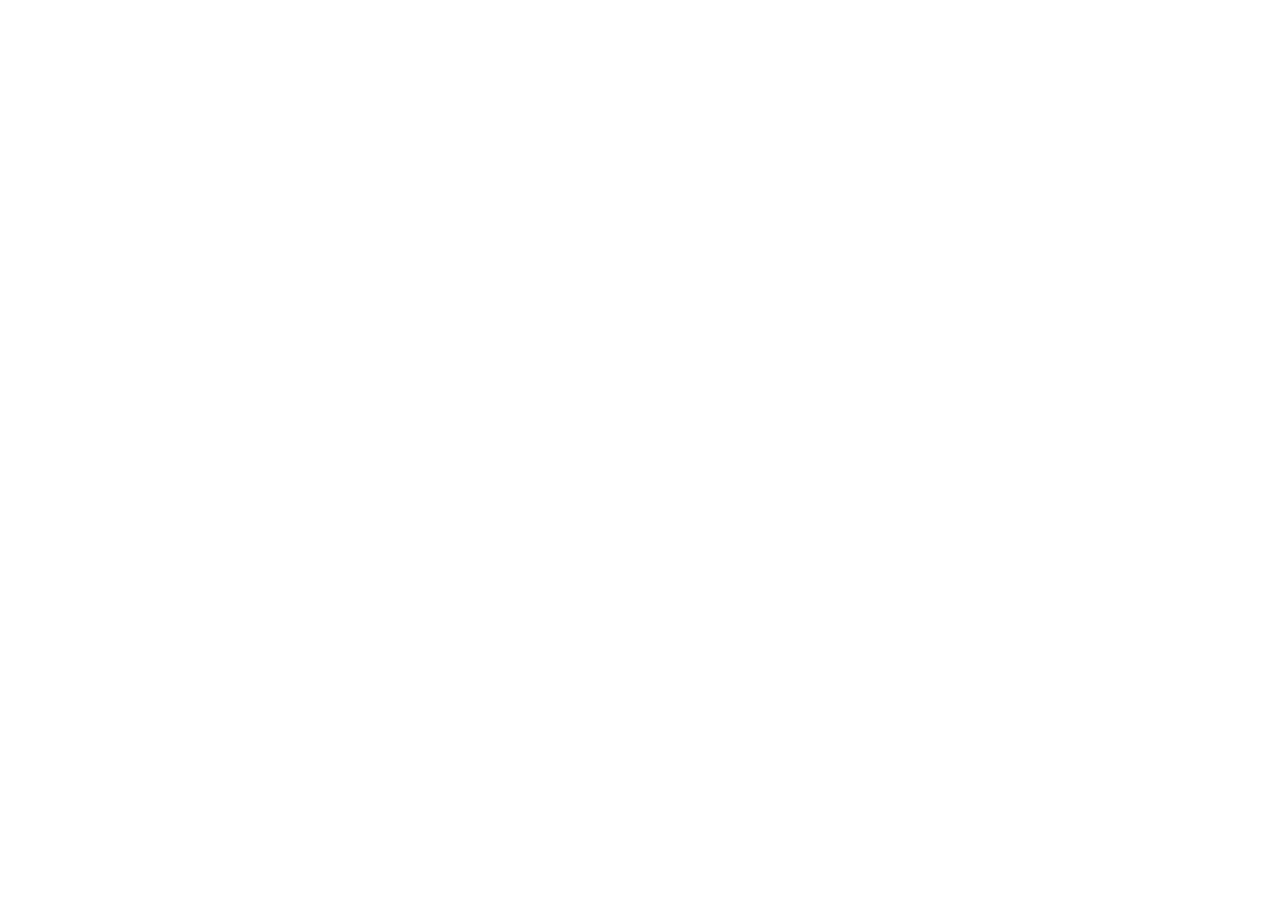
==== web/index.html @ 927958b0 "Sistemati path, directory e dipendenze" ====
<!DOCTYPE html>
<html>
<head>
  <!--
    If you are serving your web app in a path other than the root, change the
    href value below to reflect the base path you are serving from.

    The path provided below has to start and end with a slash "/" in order for
    it to work correctly.

    For more details:
    * https://developer.mozilla.org/en-US/docs/Web/HTML/Element/base

    This is a placeholder for base href that will be replaced by the value of
    the `--base-href` argument provided to `flutter build`.
  -->
  <base href="$FLUTTER_BASE_HREF">

  <meta charset="UTF-8">
  <meta content="IE=Edge" http-equiv="X-UA-Compatible">
  <meta name="description" content="A new Flutter project.">

  <!-- iOS meta tags & icons -->
  <meta name="apple-mobile-web-app-capable" content="yes">
  <meta name="apple-mobile-web-app-status-bar-style" content="black">
  <meta name="apple-mobile-web-app-title" content="test_db_sqlite">
  <link rel="apple-touch-icon" href="icons/Icon-192.png">

  <!-- Favicon -->
  <link rel="icon" type="image/png" href="favicon.png"/>

  <title>test_db_sqlite</title>
  <link rel="manifest" href="manifest.json">

  <script>
    // The value below is injected by flutter build, do not touch.
    const serviceWorkerVersion = null;
  </script>
  <!-- This script adds the flutter initialization JS code -->
  <script src="flutter.js" defer></script>
</head>
<body>
  <script>
    window.addEventListener('load', function(ev) {
      // Download main.dart.js
      _flutter.loader.loadEntrypoint({
        serviceWorker: {
          serviceWorkerVersion: serviceWorkerVersion,
        },
        onEntrypointLoaded: function(engineInitializer) {
          engineInitializer.initializeEngine().then(function(appRunner) {
            appRunner.runApp();
          });
        }
      });
    });
  </script>
</body>
</html>
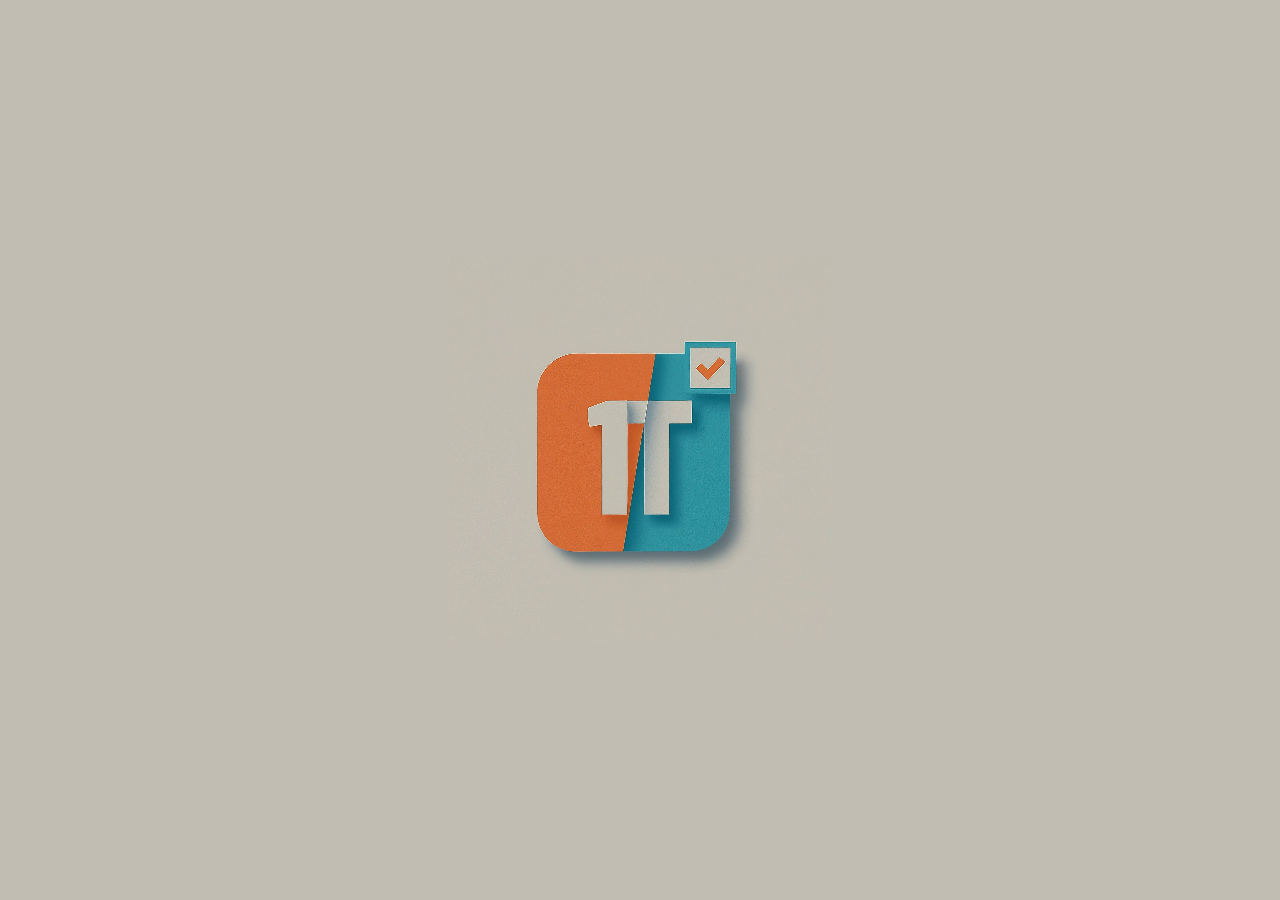
==== commit dab64e47: "inizio calendario e splash" ====
--- a/web/index.html
+++ b/web/index.html
@@ -38,8 +38,14 @@
   </script>
   <!-- This script adds the flutter initialization JS code -->
   <script src="flutter.js" defer></script>
+  <link rel="stylesheet" type="text/css" href="splash/style.css">
 </head>
 <body>
+  <picture id="splash">
+    <source srcset="splash/img/light-1x.png 1x, splash/img/light-2x.png 2x, splash/img/light-3x.png 3x, splash/img/light-4x.png 4x" media="(prefers-color-scheme: light) or (prefers-color-scheme: no-preference)">
+    <source srcset="splash/img/dark-1x.png 1x, splash/img/dark-2x.png 2x, splash/img/dark-3x.png 3x, splash/img/dark-4x.png 4x" media="(prefers-color-scheme: dark)">
+    <img class="center" aria-hidden="true" src="splash/img/light-1x.png" />
+  </picture>
   <script>
     window.addEventListener('load', function(ev) {
       // Download main.dart.js
@@ -56,4 +62,4 @@
     });
   </script>
 </body>
-</html>
+</html>
--- a/web/splash/style.css
+++ b/web/splash/style.css
@@ -0,0 +1,43 @@
+body, html {
+  margin:0;
+  height:100%;
+  background: #C1BDB2;
+  
+  background-size: 100% 100%;
+}
+
+.center {
+  margin: 0;
+  position: absolute;
+  top: 50%;
+  left: 50%;
+  -ms-transform: translate(-50%, -50%);
+  transform: translate(-50%, -50%);
+}
+
+.contain {
+  display:block;
+  width:100%; height:100%;
+  object-fit: contain;
+}
+
+.stretch {
+  display:block;
+  width:100%; height:100%;
+}
+
+.cover {
+  display:block;
+  width:100%; height:100%;
+  object-fit: cover;
+}
+
+@media (prefers-color-scheme: dark) {
+  body {
+    margin:0;
+    height:100%;
+    background: #C1BDB2;
+    
+    background-size: 100% 100%;
+  }
+}
